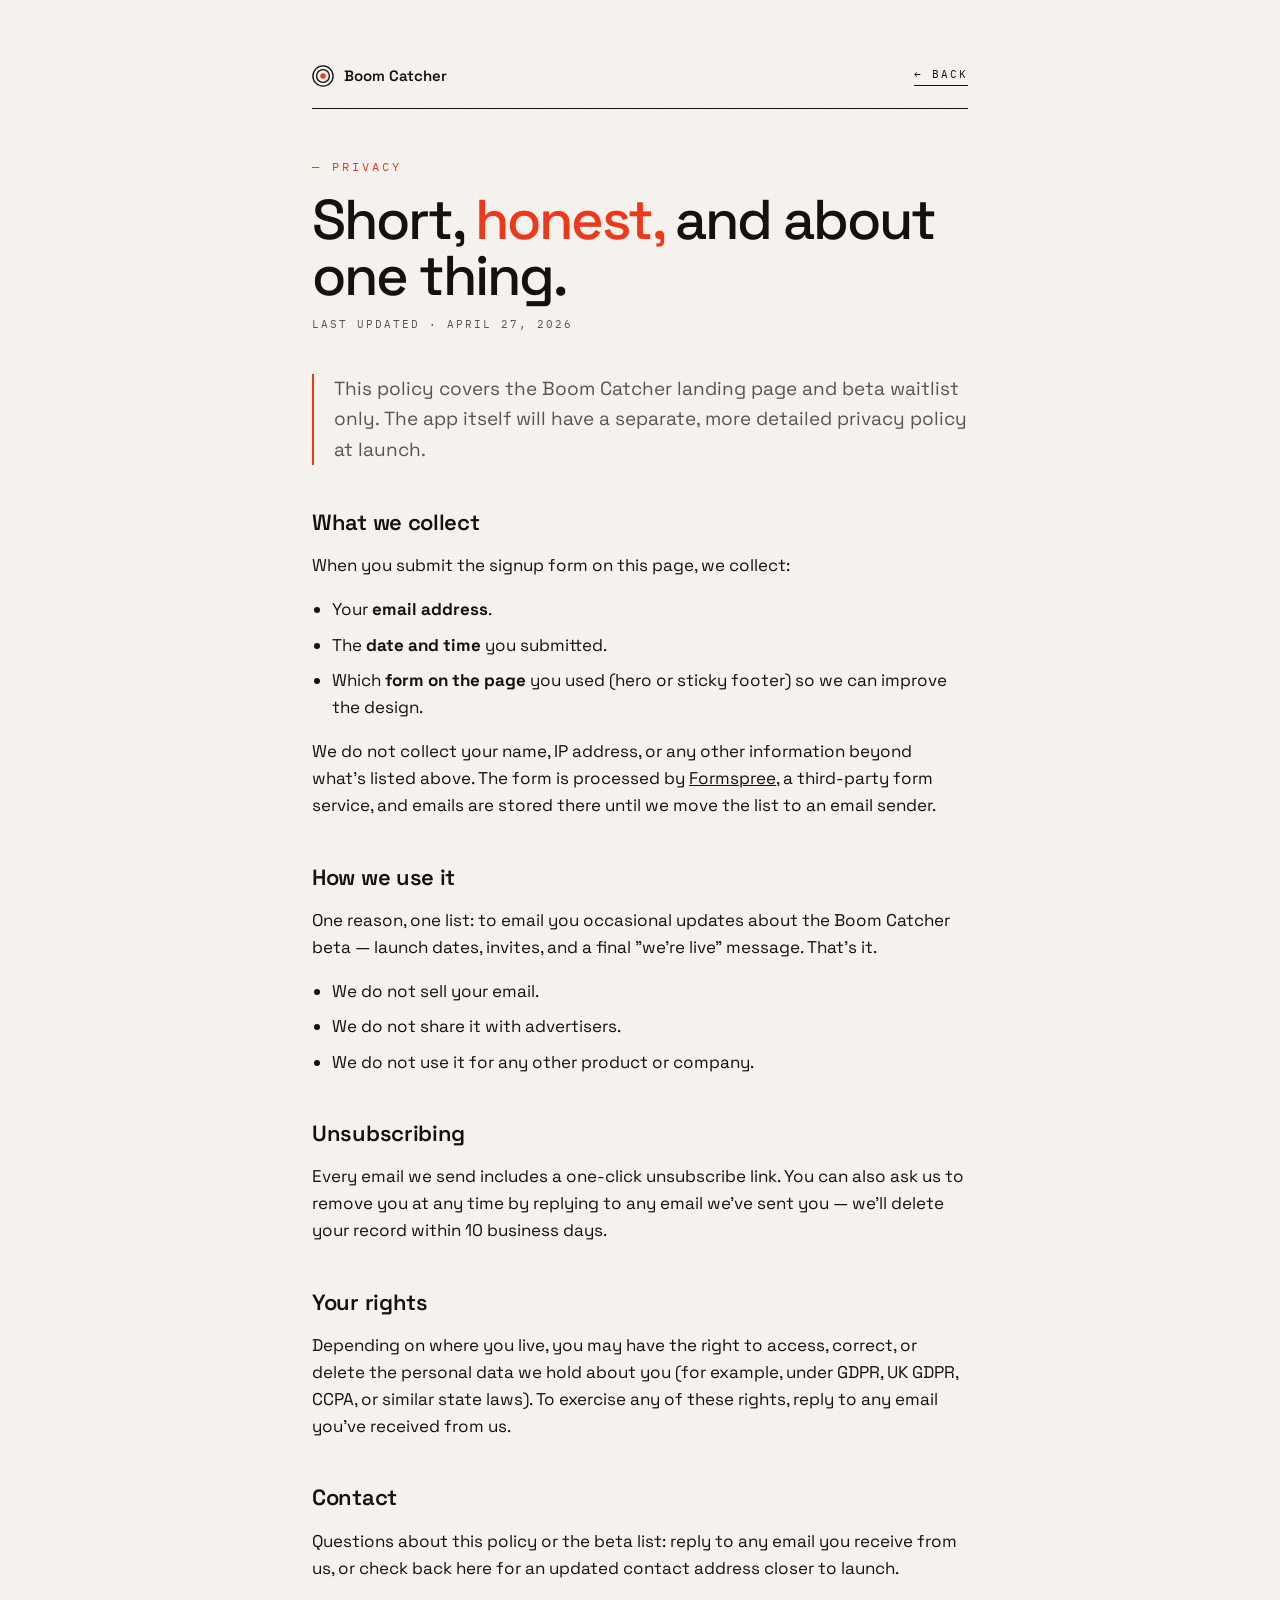
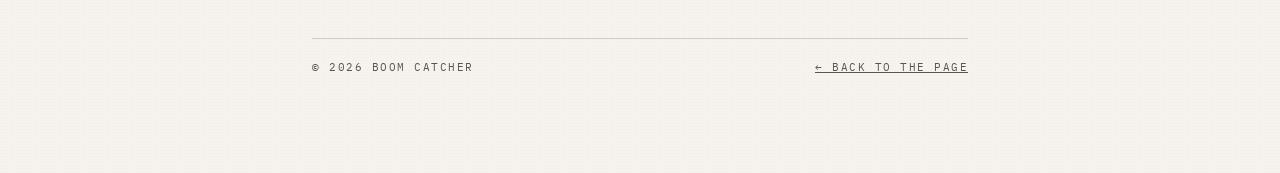
==== privacy.html @ a3bcecdd "Scaffold Boom Catcher landing page from Claude Design handoff Static HTML/CSS/JS rebuild of the Reac" ====
<!doctype html>
<html lang="en">
<head>
<meta charset="utf-8" />
<meta name="viewport" content="width=device-width, initial-scale=1" />
<title>Privacy — Boom Catcher</title>
<meta name="description" content="Privacy policy for the Boom Catcher landing page and beta waitlist.">
<link rel="canonical" href="https://boomcatcher.app/privacy">
<link rel="preconnect" href="https://fonts.googleapis.com">
<link rel="preconnect" href="https://fonts.gstatic.com" crossorigin>
<link href="https://fonts.googleapis.com/css2?family=Space+Grotesk:wght@400;500;600&family=Instrument+Serif:ital@0;1&family=IBM+Plex+Mono:wght@400;500&display=swap" rel="stylesheet">
<style>
  :root {
    --paper: oklch(0.965 0.008 80);
    --ink: oklch(0.18 0.01 60);
    --ink-dim: oklch(0.45 0.008 60);
    --rule: oklch(0.85 0.008 80);
    --accent: oklch(0.62 0.22 32);
  }
  * { box-sizing: border-box; }
  html, body { margin: 0; padding: 0; background: var(--paper); color: var(--ink); }
  body {
    font-family: "Space Grotesk", system-ui, sans-serif;
    -webkit-font-smoothing: antialiased;
    background-image: radial-gradient(rgba(0,0,0,0.025) 1px, transparent 1px);
    background-size: 3px 3px;
    line-height: 1.6;
  }
  .wrap { max-width: 720px; margin: 0 auto; padding: 64px 32px 96px; }
  header {
    display: flex; justify-content: space-between; align-items: center;
    border-bottom: 1px solid var(--ink);
    padding-bottom: 20px; margin-bottom: 48px;
  }
  .brand { display: flex; align-items: center; gap: 10px; text-decoration: none; color: inherit; }
  .brand-name { font-weight: 600; font-size: 15px; }
  .back {
    font-family: "IBM Plex Mono", monospace;
    font-size: 11px; letter-spacing: 2px; text-transform: uppercase;
    color: var(--ink); text-decoration: none;
    border-bottom: 1px solid var(--ink);
    padding-bottom: 2px;
  }
  .back:hover { color: var(--accent); border-color: var(--accent); }
  .kicker {
    font-family: "IBM Plex Mono", monospace;
    font-size: 12px; letter-spacing: 3px;
    color: var(--accent); text-transform: uppercase;
    margin-bottom: 16px;
  }
  h1 {
    font-family: "Space Grotesk", sans-serif;
    font-size: clamp(40px, 6vw, 56px);
    font-weight: 500; letter-spacing: -2px;
    line-height: 1; margin: 0 0 12px;
  }
  h1 em { font-style: normal; font-weight: inherit; color: var(--accent); }
  .meta {
    font-family: "IBM Plex Mono", monospace;
    font-size: 11px; letter-spacing: 2px;
    color: var(--ink-dim);
    text-transform: uppercase;
    margin-bottom: 40px;
  }
  h2 {
    font-family: "Space Grotesk", sans-serif;
    font-size: 22px; font-weight: 600; letter-spacing: -0.3px;
    margin: 40px 0 12px;
  }
  p { margin: 0 0 16px; font-size: 17px; color: var(--ink); }
  p.lead {
    font-size: 19px;
    color: var(--ink-dim);
    border-left: 2px solid var(--accent);
    padding-left: 20px;
    margin-bottom: 32px;
  }
  ul { font-size: 17px; padding-left: 20px; }
  li { margin-bottom: 8px; }
  a { color: var(--ink); }
  footer {
    border-top: 1px solid var(--rule);
    margin-top: 56px; padding-top: 20px;
    font-family: "IBM Plex Mono", monospace;
    font-size: 11px; letter-spacing: 1.5px;
    color: var(--ink-dim);
    text-transform: uppercase;
    display: flex; justify-content: space-between; gap: 16px; flex-wrap: wrap;
  }
</style>
</head>
<body>
<div class="wrap">
  <header>
    <a class="brand" href="/">
      <svg width="22" height="22" viewBox="0 0 24 24">
        <circle cx="12" cy="12" r="11" fill="none" stroke="currentColor" stroke-width="1.5"/>
        <circle cx="12" cy="12" r="7" fill="none" stroke="currentColor" stroke-width="1.5"/>
        <circle cx="12" cy="12" r="3" fill="var(--accent)"/>
      </svg>
      <span class="brand-name">Boom Catcher</span>
    </a>
    <a class="back" href="/">← Back</a>
  </header>

  <div class="kicker">— Privacy</div>
  <h1>Short, <em>honest,</em> and about one thing.</h1>
  <div class="meta">Last updated · April 27, 2026</div>

  <p class="lead">
    This policy covers the Boom Catcher landing page and beta waitlist only. The app itself will have a separate, more detailed privacy policy at launch.
  </p>

  <h2>What we collect</h2>
  <p>When you submit the signup form on this page, we collect:</p>
  <ul>
    <li>Your <strong>email address</strong>.</li>
    <li>The <strong>date and time</strong> you submitted.</li>
    <li>Which <strong>form on the page</strong> you used (hero or sticky footer) so we can improve the design.</li>
  </ul>
  <p>
    We do not collect your name, IP address, or any other information beyond what's listed above. The form is processed by <a href="https://formspree.io" target="_blank" rel="noopener">Formspree</a>, a third-party form service, and emails are stored there until we move the list to an email sender.
  </p>

  <h2>How we use it</h2>
  <p>
    One reason, one list: to email you occasional updates about the Boom Catcher beta — launch dates, invites, and a final "we're live" message. That's it.
  </p>
  <ul>
    <li>We do not sell your email.</li>
    <li>We do not share it with advertisers.</li>
    <li>We do not use it for any other product or company.</li>
  </ul>

  <h2>Unsubscribing</h2>
  <p>
    Every email we send includes a one-click unsubscribe link. You can also ask us to remove you at any time by replying to any email we've sent you — we'll delete your record within 10 business days.
  </p>

  <h2>Your rights</h2>
  <p>
    Depending on where you live, you may have the right to access, correct, or delete the personal data we hold about you (for example, under GDPR, UK GDPR, CCPA, or similar state laws). To exercise any of these rights, reply to any email you've received from us.
  </p>

  <h2>Contact</h2>
  <p>
    Questions about this policy or the beta list: reply to any email you receive from us, or check back here for an updated contact address closer to launch.
  </p>

  <footer>
    <span>© 2026 Boom Catcher</span>
    <span><a href="/" style="color:inherit; text-decoration: underline;">← Back to the page</a></span>
  </footer>
</div>
</body>
</html>
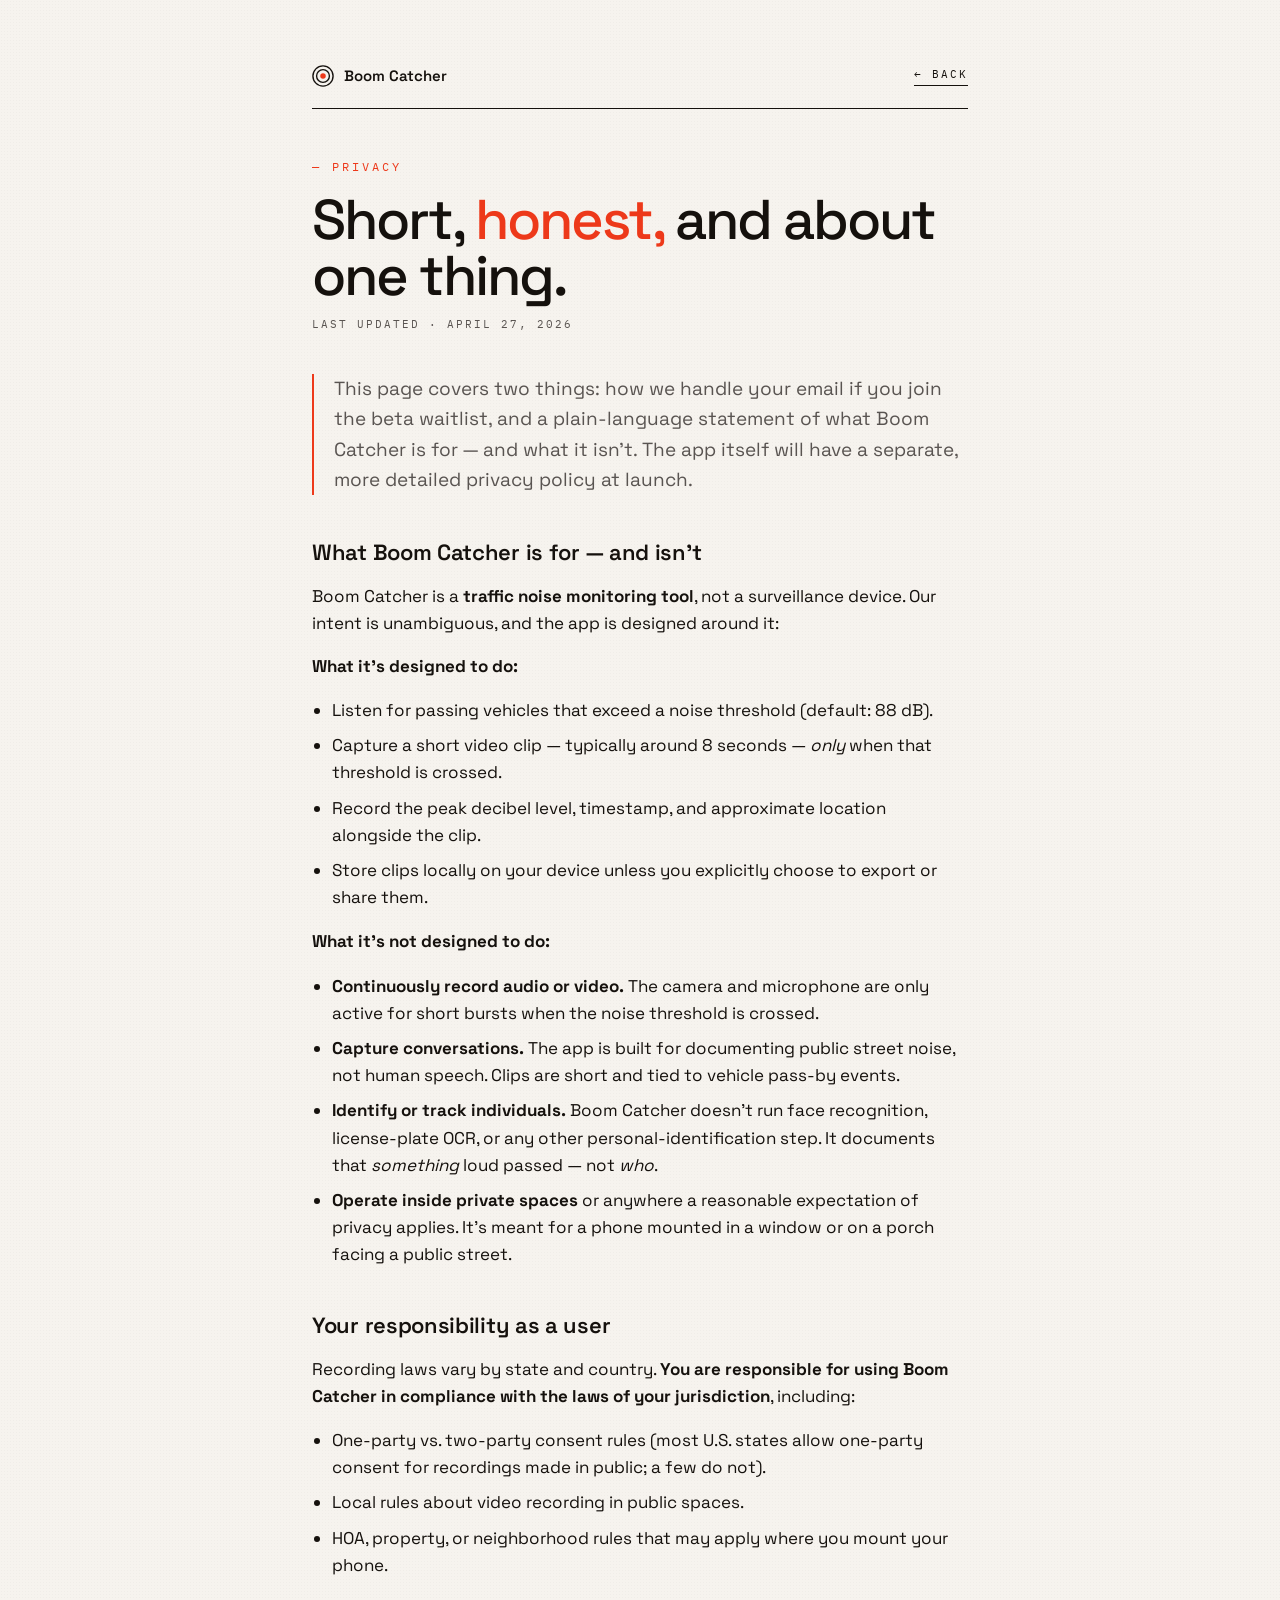
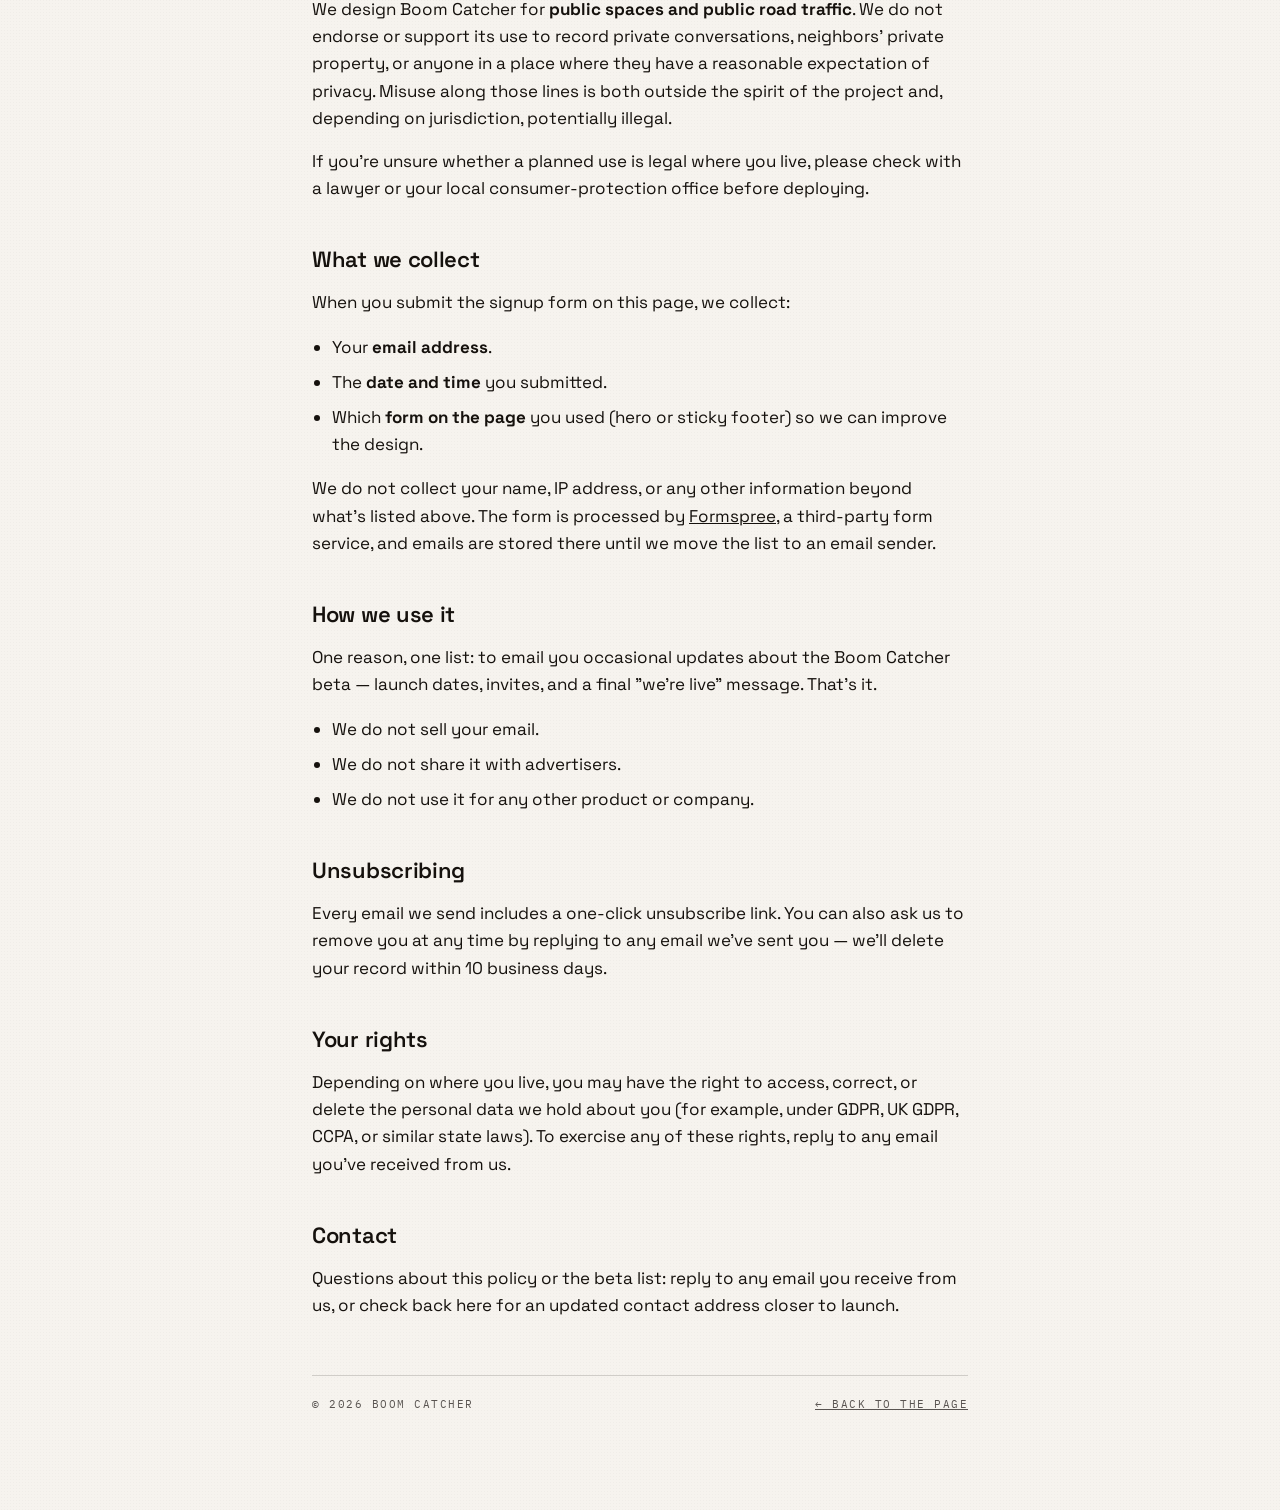
==== commit 2fa698ac: "Add app intent and user responsibility sections to privacy page Plain-language statement that Boom C" ====
--- a/privacy.html
+++ b/privacy.html
@@ -108,7 +108,42 @@
   <div class="meta">Last updated · April 27, 2026</div>
 
   <p class="lead">
-    This policy covers the Boom Catcher landing page and beta waitlist only. The app itself will have a separate, more detailed privacy policy at launch.
+    This page covers two things: how we handle your email if you join the beta waitlist, and a plain-language statement of what Boom Catcher is for &mdash; and what it isn't. The app itself will have a separate, more detailed privacy policy at launch.
+  </p>
+
+  <h2>What Boom Catcher is for &mdash; and isn't</h2>
+  <p>
+    Boom Catcher is a <strong>traffic noise monitoring tool</strong>, not a surveillance device. Our intent is unambiguous, and the app is designed around it:
+  </p>
+  <p><strong>What it's designed to do:</strong></p>
+  <ul>
+    <li>Listen for passing vehicles that exceed a noise threshold (default: 88 dB).</li>
+    <li>Capture a short video clip &mdash; typically around 8 seconds &mdash; <em>only</em> when that threshold is crossed.</li>
+    <li>Record the peak decibel level, timestamp, and approximate location alongside the clip.</li>
+    <li>Store clips locally on your device unless you explicitly choose to export or share them.</li>
+  </ul>
+  <p><strong>What it's not designed to do:</strong></p>
+  <ul>
+    <li><strong>Continuously record audio or video.</strong> The camera and microphone are only active for short bursts when the noise threshold is crossed.</li>
+    <li><strong>Capture conversations.</strong> The app is built for documenting public street noise, not human speech. Clips are short and tied to vehicle pass-by events.</li>
+    <li><strong>Identify or track individuals.</strong> Boom Catcher doesn't run face recognition, license-plate OCR, or any other personal-identification step. It documents that <em>something</em> loud passed &mdash; not <em>who</em>.</li>
+    <li><strong>Operate inside private spaces</strong> or anywhere a reasonable expectation of privacy applies. It's meant for a phone mounted in a window or on a porch facing a public street.</li>
+  </ul>
+
+  <h2>Your responsibility as a user</h2>
+  <p>
+    Recording laws vary by state and country. <strong>You are responsible for using Boom Catcher in compliance with the laws of your jurisdiction</strong>, including:
+  </p>
+  <ul>
+    <li>One-party vs. two-party consent rules (most U.S. states allow one-party consent for recordings made in public; a few do not).</li>
+    <li>Local rules about video recording in public spaces.</li>
+    <li>HOA, property, or neighborhood rules that may apply where you mount your phone.</li>
+  </ul>
+  <p>
+    We design Boom Catcher for <strong>public spaces and public road traffic</strong>. We do not endorse or support its use to record private conversations, neighbors' private property, or anyone in a place where they have a reasonable expectation of privacy. Misuse along those lines is both outside the spirit of the project and, depending on jurisdiction, potentially illegal.
+  </p>
+  <p>
+    If you're unsure whether a planned use is legal where you live, please check with a lawyer or your local consumer-protection office before deploying.
   </p>
 
   <h2>What we collect</h2>
